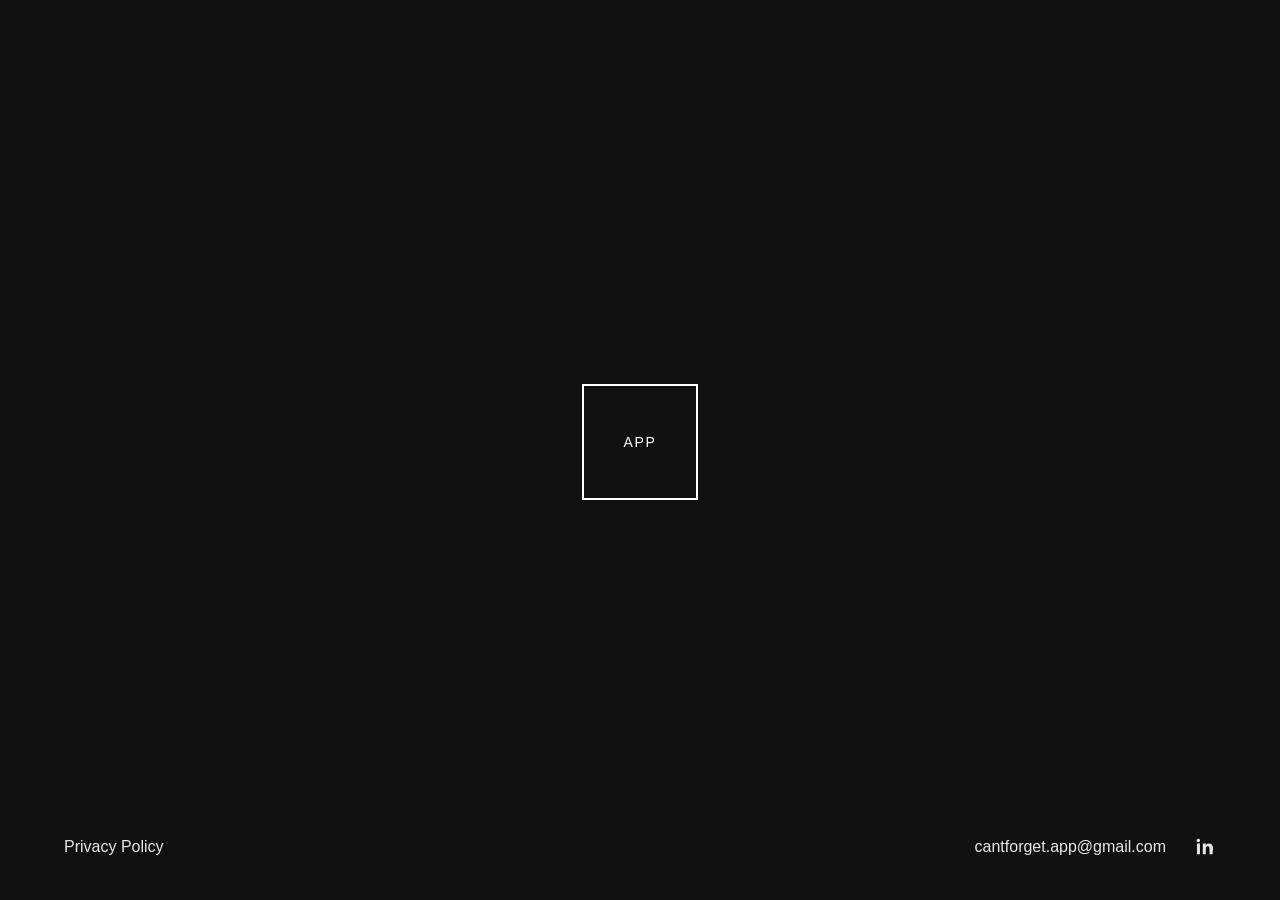
==== index.html @ acc77272 "feat: create CAN'T FORGET website" ====
<!DOCTYPE html>
<html lang="en">

<head>
    <meta charset="UTF-8">
    <meta name="viewport" content="width=device-width, initial-scale=1.0">

    <title>CAN'T FORGET!</title>
    <meta name="description" content="CAN'T FORGET! keeps what matters visible.">

    <link rel="stylesheet" href="styles.css">
</head>

<body>
    <main class="home">

        <section class="center-content">
            <div class="qr-placeholder">
                <span>APP</span>
            </div>
        </section>

        <footer class="footer">
            <a href="privacy-policy.html" class="footer-link">
                Privacy Policy
            </a>

            <div class="footer-contact">
                <a href="mailto:cantforget.app@gmail.com" class="footer-link">
                    cantforget.app@gmail.com
                </a>

                <a href="#" class="linkedin-link" aria-label="LinkedIn">
                    <svg viewBox="0 0 24 24" aria-hidden="true">
                        <path
                            d="M6.5 8.25H3.25V20H6.5V8.25ZM4.87 3A1.88 1.88 0 1 0 4.87 6.75 1.88 1.88 0 0 0 4.87 3ZM20.75 13.27C20.75 9.73 18.86 8.08 16.34 8.08C14.3 8.08 13.39 9.2 12.88 9.98V8.25H9.63V20H12.88V14.18C12.88 12.65 13.17 11.17 15.07 11.17C16.94 11.17 16.96 12.92 16.96 14.28V20H20.21L20.75 13.27Z" />
                    </svg>
                </a>
            </div>
        </footer>

    </main>
</body>

</html>
---- styles.css ----
* {
    box-sizing: border-box;
    margin: 0;
    padding: 0;
}

html,
body {
    width: 100%;
    min-height: 100%;
}

body {
    background: #111111;
    color: #ffffff;

    font-family:
        Inter,
        -apple-system,
        BlinkMacSystemFont,
        "Segoe UI",
        Helvetica,
        Arial,
        sans-serif;
}

a {
    color: inherit;
    text-decoration: none;
}

.home {
    min-height: 100dvh;

    display: flex;
    flex-direction: column;

    padding: 48px 64px 42px;
}

.center-content {
    flex: 1;

    display: flex;
    align-items: center;
    justify-content: center;
}

.qr-placeholder {
    width: 116px;
    height: 116px;

    border: 2px solid #ffffff;

    display: flex;
    align-items: center;
    justify-content: center;

    font-size: 14px;
    letter-spacing: 0.12em;
}

.footer {
    width: 100%;

    display: flex;
    align-items: center;
    justify-content: space-between;

    font-size: 16px;
}

.footer-contact {
    display: flex;
    align-items: center;
    gap: 28px;
}

.footer-link {
    opacity: 0.9;

    transition: opacity 160ms ease;
}

.footer-link:hover {
    opacity: 0.55;
}

.linkedin-link {
    width: 22px;
    height: 22px;

    display: flex;
    align-items: center;
    justify-content: center;

    opacity: 0.9;

    transition: opacity 160ms ease;
}

.linkedin-link:hover {
    opacity: 0.55;
}

.linkedin-link svg {
    width: 100%;
    height: 100%;
    fill: currentColor;
}

@media (max-width: 700px) {
    .home {
        padding: 32px 24px 28px;
    }

    .footer {
        align-items: flex-start;
        gap: 24px;

        font-size: 14px;
    }

    .footer-contact {
        gap: 16px;
    }
}
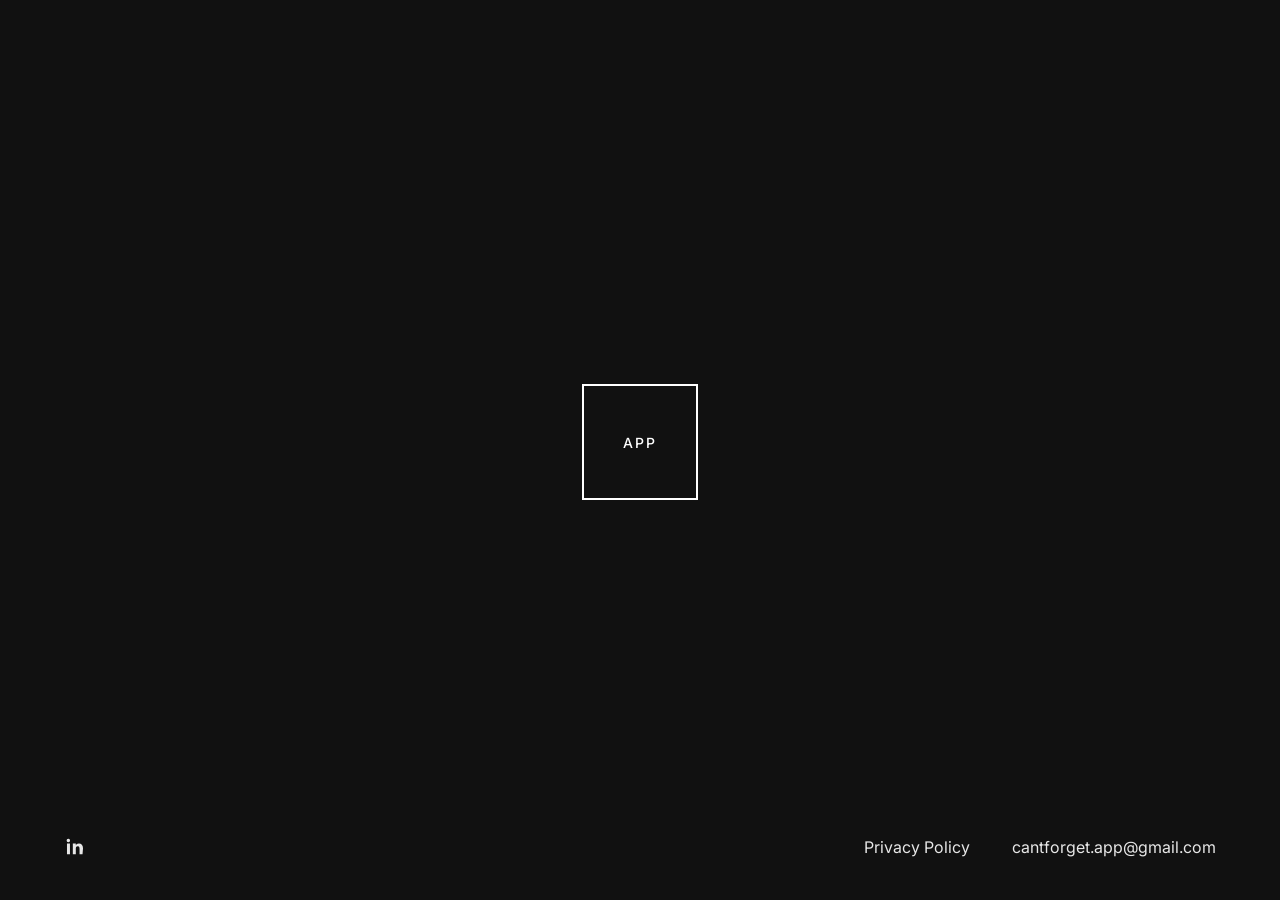
==== commit cca106a4: "feat: finalize website and privacy policy design" ====
--- a/index.html
+++ b/index.html
@@ -1,45 +1,67 @@
 <!DOCTYPE html>
 <html lang="en">
+<head>
+  <meta charset="UTF-8">
+  <meta name="viewport" content="width=device-width, initial-scale=1.0">
 
-<head>
-    <meta charset="UTF-8">
-    <meta name="viewport" content="width=device-width, initial-scale=1.0">
+  <title>CAN'T FORGET!</title>
 
-    <title>CAN'T FORGET!</title>
-    <meta name="description" content="CAN'T FORGET! keeps what matters visible.">
+  <meta
+    name="description"
+    content="CAN'T FORGET! keeps what matters visible."
+  >
 
-    <link rel="stylesheet" href="styles.css">
+  <link rel="preconnect" href="https://fonts.googleapis.com">
+  <link rel="preconnect" href="https://fonts.gstatic.com" crossorigin>
+  <link
+    href="https://fonts.googleapis.com/css2?family=Inter:wght@400;500;600;700;800&display=swap"
+    rel="stylesheet"
+  >
+
+  <link rel="stylesheet" href="styles.css">
 </head>
 
 <body>
-    <main class="home">
+  <main class="home">
 
-        <section class="center-content">
-            <div class="qr-placeholder">
-                <span>APP</span>
-            </div>
-        </section>
+    <section class="center-content">
+      <div class="qr-placeholder">
+        <span>APP</span>
+      </div>
+    </section>
 
-        <footer class="footer">
-            <a href="privacy-policy.html" class="footer-link">
-                Privacy Policy
-            </a>
+    <footer class="footer">
 
-            <div class="footer-contact">
-                <a href="mailto:cantforget.app@gmail.com" class="footer-link">
-                    cantforget.app@gmail.com
-                </a>
+      <a
+        href="#"
+        class="linkedin-link"
+        aria-label="LinkedIn"
+      >
+        <svg viewBox="0 0 24 24" aria-hidden="true">
+          <path
+            d="M6.5 8.25H3.25V20H6.5V8.25ZM4.87 3A1.88 1.88 0 1 0 4.87 6.75 1.88 1.88 0 0 0 4.87 3ZM20.75 13.27C20.75 9.73 18.86 8.08 16.34 8.08C14.3 8.08 13.39 9.2 12.88 9.98V8.25H9.63V20H12.88V14.18C12.88 12.65 13.17 11.17 15.07 11.17C16.94 11.17 16.96 12.92 16.96 14.28V20H20.21L20.75 13.27Z"
+          />
+        </svg>
+      </a>
 
-                <a href="#" class="linkedin-link" aria-label="LinkedIn">
-                    <svg viewBox="0 0 24 24" aria-hidden="true">
-                        <path
-                            d="M6.5 8.25H3.25V20H6.5V8.25ZM4.87 3A1.88 1.88 0 1 0 4.87 6.75 1.88 1.88 0 0 0 4.87 3ZM20.75 13.27C20.75 9.73 18.86 8.08 16.34 8.08C14.3 8.08 13.39 9.2 12.88 9.98V8.25H9.63V20H12.88V14.18C12.88 12.65 13.17 11.17 15.07 11.17C16.94 11.17 16.96 12.92 16.96 14.28V20H20.21L20.75 13.27Z" />
-                    </svg>
-                </a>
-            </div>
-        </footer>
+      <div class="footer-right">
+        <a
+          href="privacy-policy.html"
+          class="footer-link"
+        >
+          Privacy Policy
+        </a>
 
-    </main>
+        <a
+          href="mailto:cantforget.app@gmail.com"
+          class="footer-link"
+        >
+          cantforget.app@gmail.com
+        </a>
+      </div>
+
+    </footer>
+
+  </main>
 </body>
-
-</html>+</html>
--- a/styles.css
+++ b/styles.css
@@ -1,127 +1,374 @@
 * {
-    box-sizing: border-box;
-    margin: 0;
-    padding: 0;
+  box-sizing: border-box;
+  margin: 0;
+  padding: 0;
 }
 
 html,
 body {
-    width: 100%;
-    min-height: 100%;
+  width: 100%;
+  min-height: 100%;
 }
 
 body {
-    background: #111111;
-    color: #ffffff;
-
-    font-family:
-        Inter,
-        -apple-system,
-        BlinkMacSystemFont,
-        "Segoe UI",
-        Helvetica,
-        Arial,
-        sans-serif;
+  background: #111111;
+  color: #ffffff;
+
+  font-family: "Inter", sans-serif;
+
+  -webkit-font-smoothing: antialiased;
+  text-rendering: optimizeLegibility;
 }
 
 a {
-    color: inherit;
-    text-decoration: none;
-}
+  color: inherit;
+  text-decoration: none;
+}
+
+
+/* --------------------------------------------------
+   HOME
+-------------------------------------------------- */
 
 .home {
-    min-height: 100dvh;
-
-    display: flex;
+  min-height: 100dvh;
+
+  display: flex;
+  flex-direction: column;
+
+  padding: 48px 64px 42px;
+}
+
+.center-content {
+  flex: 1;
+
+  display: flex;
+  align-items: center;
+  justify-content: center;
+}
+
+.qr-placeholder {
+  width: 116px;
+  height: 116px;
+
+  border: 2px solid #ffffff;
+
+  display: flex;
+  align-items: center;
+  justify-content: center;
+
+  font-size: 14px;
+  font-weight: 500;
+  letter-spacing: 0.12em;
+}
+
+.footer {
+  width: 100%;
+
+  display: flex;
+  align-items: center;
+  justify-content: space-between;
+
+  font-size: 16px;
+}
+
+.footer-right {
+  display: flex;
+  align-items: center;
+  gap: 42px;
+}
+
+.footer-link {
+  font-weight: 400;
+  opacity: 0.9;
+
+  transition: opacity 160ms ease;
+}
+
+.footer-link:hover {
+  opacity: 0.55;
+}
+
+.linkedin-link {
+  width: 22px;
+  height: 22px;
+
+  display: flex;
+  align-items: center;
+  justify-content: center;
+
+  opacity: 0.9;
+
+  transition: opacity 160ms ease;
+}
+
+.linkedin-link:hover {
+  opacity: 0.55;
+}
+
+.linkedin-link svg {
+  width: 100%;
+  height: 100%;
+  fill: currentColor;
+}
+
+
+/* --------------------------------------------------
+   PRIVACY POLICY
+-------------------------------------------------- */
+
+.privacy-body {
+  background: #111111;
+  color: #ffffff;
+}
+
+.privacy-header {
+  width: 100%;
+
+  display: flex;
+  align-items: center;
+  justify-content: flex-end;
+
+  padding: 42px 64px;
+
+  font-size: 14px;
+}
+
+.back-link {
+  color: #c5c5c5;
+
+  font-weight: 400;
+
+  transition: color 160ms ease;
+}
+
+.back-link:hover {
+  color: #ffffff;
+}
+
+.privacy-page {
+  width: min(1040px, calc(100% - 96px));
+  margin: 0 auto;
+
+  padding: 72px 0 64px;
+}
+
+.privacy-title {
+  margin-bottom: 72px;
+}
+
+.privacy-title h1 {
+  max-width: 900px;
+
+  font-size: clamp(52px, 7vw, 88px);
+  font-weight: 700;
+  line-height: 0.98;
+
+  letter-spacing: -0.055em;
+}
+
+.last-updated {
+  margin-top: 22px;
+
+  color: #858585;
+
+  font-size: 14px;
+  font-weight: 400;
+}
+
+.policy-section {
+  padding: 38px 0;
+
+  border-top: 1px solid #2c2c2c;
+}
+
+.policy-section h2 {
+  margin-bottom: 20px;
+
+  color: #ffffff;
+
+  font-size: 21px;
+  font-weight: 600;
+  line-height: 1.3;
+
+  letter-spacing: -0.025em;
+}
+
+.policy-section h3 {
+  margin-top: 28px;
+  margin-bottom: 10px;
+
+  color: #ffffff;
+
+  font-size: 16px;
+  font-weight: 600;
+  line-height: 1.5;
+}
+
+.policy-section p {
+  max-width: 980px;
+
+  margin-bottom: 12px;
+
+  color: #b7b7b7;
+
+  font-size: 16px;
+  font-weight: 400;
+  line-height: 1.62;
+
+  letter-spacing: -0.01em;
+}
+
+.policy-section p:last-child {
+  margin-bottom: 0;
+}
+
+.policy-section ul {
+  max-width: 980px;
+
+  margin: 2px 0 18px 20px;
+
+  color: #b7b7b7;
+}
+
+.policy-section li {
+  margin-bottom: 7px;
+  padding-left: 6px;
+
+  font-size: 16px;
+  font-weight: 400;
+  line-height: 1.58;
+}
+
+.policy-section a {
+  color: #ffffff;
+
+  text-decoration: underline;
+  text-decoration-thickness: 1px;
+  text-underline-offset: 4px;
+}
+
+.policy-section a:hover {
+  opacity: 0.65;
+}
+
+.contact-section {
+  padding-bottom: 54px;
+}
+
+.privacy-email {
+  display: inline-block;
+
+  margin-top: 4px;
+
+  font-size: clamp(20px, 4vw, 30px);
+  font-weight: 600;
+
+  letter-spacing: -0.025em;
+
+  text-decoration: none !important;
+}
+
+.privacy-footer {
+  padding: 28px 0 8px;
+
+  border-top: 1px solid #2c2c2c;
+
+  display: flex;
+  align-items: center;
+  justify-content: space-between;
+
+  color: #777777;
+
+  font-size: 13px;
+}
+
+.privacy-footer a {
+  transition: color 160ms ease;
+}
+
+.privacy-footer a:hover {
+  color: #ffffff;
+}
+
+
+/* --------------------------------------------------
+   RESPONSIVE
+-------------------------------------------------- */
+
+@media (max-width: 700px) {
+  .home {
+    padding: 30px 24px 28px;
+  }
+
+  .footer {
+    align-items: center;
+
+    font-size: 13px;
+  }
+
+  .footer-right {
+    gap: 18px;
+  }
+
+  .linkedin-link {
+    width: 20px;
+    height: 20px;
+  }
+
+  .privacy-header {
+    padding: 28px 24px;
+  }
+
+  .privacy-page {
+    width: calc(100% - 48px);
+
+    padding-top: 48px;
+    padding-bottom: 44px;
+  }
+
+  .privacy-title {
+    margin-bottom: 56px;
+  }
+
+  .privacy-title h1 {
+    font-size: 50px;
+    font-weight: 700;
+  }
+
+  .last-updated {
+    margin-top: 18px;
+  }
+
+  .policy-section {
+    padding: 32px 0;
+  }
+
+  .policy-section h2 {
+    margin-bottom: 16px;
+
+    font-size: 19px;
+  }
+
+  .policy-section p,
+  .policy-section li {
+    font-size: 15px;
+  }
+
+  .privacy-footer {
+    align-items: flex-start;
+    gap: 24px;
+  }
+}
+
+@media (max-width: 520px) {
+  .footer {
+    align-items: flex-end;
+  }
+
+  .footer-right {
     flex-direction: column;
-
-    padding: 48px 64px 42px;
-}
-
-.center-content {
-    flex: 1;
-
-    display: flex;
-    align-items: center;
-    justify-content: center;
-}
-
-.qr-placeholder {
-    width: 116px;
-    height: 116px;
-
-    border: 2px solid #ffffff;
-
-    display: flex;
-    align-items: center;
-    justify-content: center;
-
-    font-size: 14px;
-    letter-spacing: 0.12em;
-}
-
-.footer {
-    width: 100%;
-
-    display: flex;
-    align-items: center;
-    justify-content: space-between;
-
-    font-size: 16px;
-}
-
-.footer-contact {
-    display: flex;
-    align-items: center;
-    gap: 28px;
-}
-
-.footer-link {
-    opacity: 0.9;
-
-    transition: opacity 160ms ease;
-}
-
-.footer-link:hover {
-    opacity: 0.55;
-}
-
-.linkedin-link {
-    width: 22px;
-    height: 22px;
-
-    display: flex;
-    align-items: center;
-    justify-content: center;
-
-    opacity: 0.9;
-
-    transition: opacity 160ms ease;
-}
-
-.linkedin-link:hover {
-    opacity: 0.55;
-}
-
-.linkedin-link svg {
-    width: 100%;
-    height: 100%;
-    fill: currentColor;
-}
-
-@media (max-width: 700px) {
-    .home {
-        padding: 32px 24px 28px;
-    }
-
-    .footer {
-        align-items: flex-start;
-        gap: 24px;
-
-        font-size: 14px;
-    }
-
-    .footer-contact {
-        gap: 16px;
-    }
-}+    align-items: flex-end;
+    gap: 8px;
+  }
+}
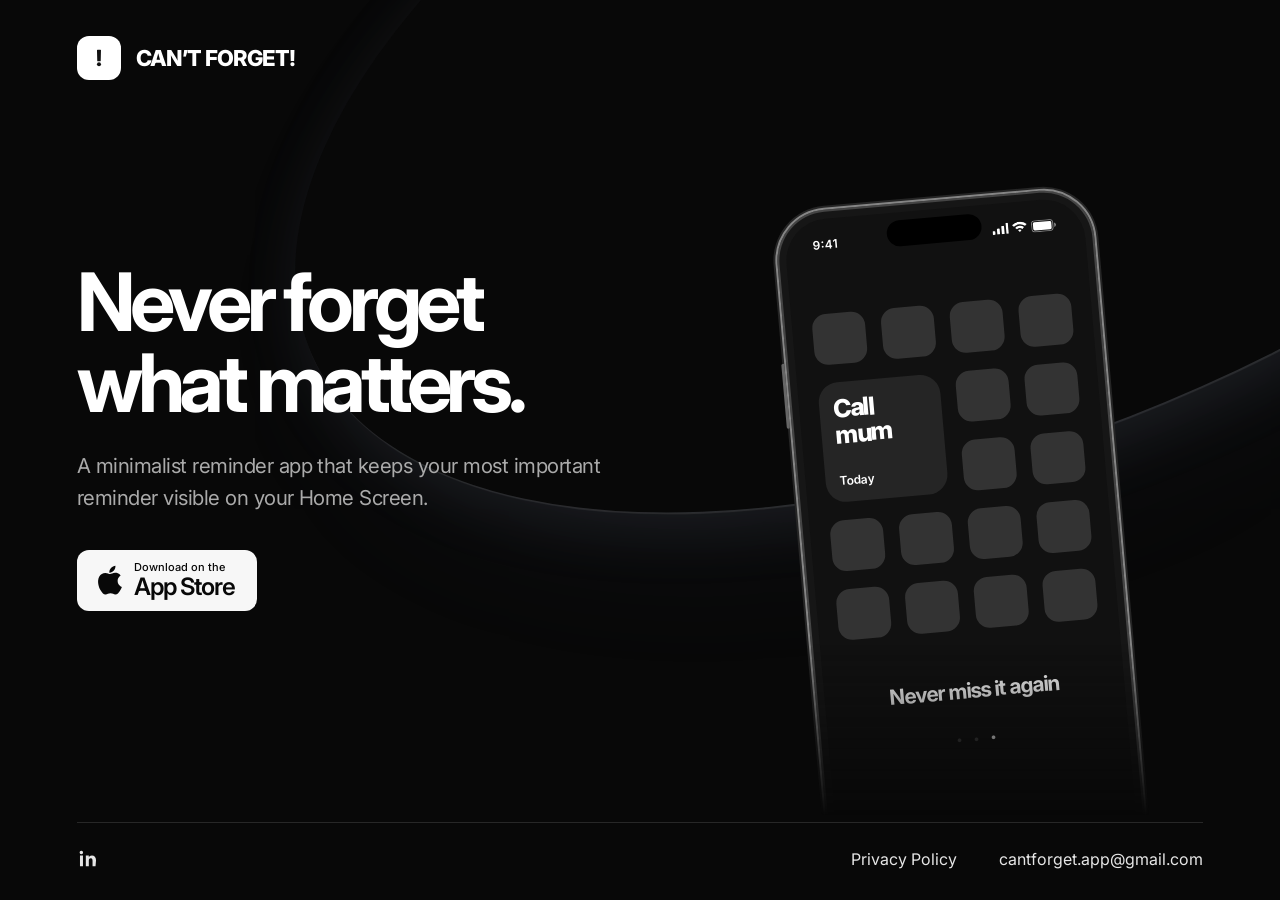
==== commit 4c346d13: "Design minimal landing page with iPhone reminder mockup" ====
--- a/index.html
+++ b/index.html
@@ -1,61 +1,97 @@
 <!DOCTYPE html>
 <html lang="en">
+
 <head>
   <meta charset="UTF-8">
   <meta name="viewport" content="width=device-width, initial-scale=1.0">
 
   <title>CAN'T FORGET!</title>
 
-  <meta
-    name="description"
-    content="CAN'T FORGET! keeps what matters visible."
-  >
+  <meta name="description" content="CAN'T FORGET! keeps what matters visible.">
 
   <link rel="preconnect" href="https://fonts.googleapis.com">
   <link rel="preconnect" href="https://fonts.gstatic.com" crossorigin>
-  <link
-    href="https://fonts.googleapis.com/css2?family=Inter:wght@400;500;600;700;800&display=swap"
-    rel="stylesheet"
-  >
+  <link href="https://fonts.googleapis.com/css2?family=Inter:wght@400;500;600;700;800&display=swap" rel="stylesheet">
 
-  <link rel="stylesheet" href="styles.css">
+  <link rel="stylesheet" href="styles.css?v=20261108-1">
 </head>
 
 <body>
   <main class="home">
 
-    <section class="center-content">
-      <div class="qr-placeholder">
-        <span>APP</span>
+    <header class="site-header">
+      <a class="brand" href="./" aria-label="Can't Forget home"><img class="brand-icon" src="assets/logo.svg" alt=""
+          width="44" height="44"><span>CAN’T FORGET!</span></a>
+    </header>
+
+    <section class="hero" aria-labelledby="hero-title">
+      <div class="hero-copy">
+        <h1 id="hero-title">Never forget<br>what matters.</h1>
+        <p class="hero-description">A minimalist reminder app that keeps your most important reminder visible on your
+          Home Screen.</p>
+        <a class="download-link" href="https://apps.apple.com/us/app/cant-forget/id6801567027" target="_blank"
+          rel="noopener noreferrer" aria-label="Download Can't Forget on the App Store">
+          <svg viewBox="0 0 24 28" aria-hidden="true">
+            <path
+              d="M19.4 14.8c0-3 2.5-4.5 2.6-4.6-1.4-2.1-3.6-2.4-4.4-2.4-1.9-.2-3.7 1.1-4.7 1.1s-2.5-1.1-4.1-1c-2.1 0-4 1.2-5.1 3-2.2 3.8-.6 9.4 1.5 12.5 1 1.5 2.2 3.1 3.9 3 1.6 0 2.2-1 4.2-1s2.5 1 4.2 1c1.7 0 2.8-1.5 3.8-3 1.2-1.7 1.7-3.4 1.7-3.5-.1 0-3.6-1.4-3.6-5.1ZM16.2 5.8c.9-1.1 1.5-2.6 1.3-4.1-1.3.1-2.9.9-3.8 2-.8.9-1.6 2.5-1.4 4 1.5.1 3-.8 3.9-1.9Z" />
+          </svg>
+          <span><small>Download on the</small><strong>App Store</strong></span>
+        </a>
+      </div>
+
+      <div class="phone-stage" role="img"
+        aria-label="Preview of the dark Home Screen from the onboarding, with a Call mum reminder due Today">
+        <div class="phone">
+          <div class="phone-screen">
+            <div class="phone-status">
+              <span>9:41</span>
+              <span class="status-symbols" aria-hidden="true">
+                <svg class="status-cellular" viewBox="0 0 18 12" fill="currentColor">
+                  <rect x="0" y="8" width="3" height="4" rx=".7" />
+                  <rect x="5" y="5.5" width="3" height="6.5" rx=".7" />
+                  <rect x="10" y="3" width="3" height="9" rx=".7" />
+                  <rect x="15" y="0" width="3" height="12" rx=".7" />
+                </svg>
+                <svg class="status-wifi" viewBox="0 0 16 12" fill="currentColor">
+                  <path d="M0 3.2a12 12 0 0 1 16 0L14.1 5a9.2 9.2 0 0 0-12.2 0ZM3.2 6.3a7.2 7.2 0 0 1 9.6 0L11 8.1a4.5 4.5 0 0 0-6 0ZM6.1 9.2a2.9 2.9 0 0 1 3.8 0L8 11.2Z" />
+                </svg>
+                <svg class="status-battery" viewBox="0 0 27 13" fill="currentColor">
+                  <rect x=".5" y=".5" width="23" height="12" rx="3" fill="none" stroke="currentColor" stroke-opacity=".5" />
+                  <rect x="2" y="2" width="20" height="9" rx="1.7" />
+                  <path d="M25 4v5a2.6 2.6 0 0 0 0-5Z" opacity=".5" />
+                </svg>
+              </span>
+            </div>
+            <div class="dynamic-island"></div>
+            <div class="app-grid" aria-hidden="true">
+              <i></i><i></i><i></i><i></i>
+              <div class="reminder-widget"><strong>Call<br>mum</strong><span>Today</span></div>
+              <i></i><i></i><i></i><i></i>
+              <i></i><i></i><i></i><i></i>
+              <i></i><i></i><i></i><i></i>
+            </div>
+            <div class="phone-caption">Never miss it again<span>• • <b>•</b></span></div>
+          </div>
+        </div>
       </div>
     </section>
 
     <footer class="footer">
 
-      <a
-        href="#"
-        class="linkedin-link"
-        aria-label="LinkedIn"
-      >
+      <a href="https://www.linkedin.com/company/cant-forget-app" target="_blank" rel="noopener noreferrer"
+        class="linkedin-link" aria-label="LinkedIn">
         <svg viewBox="0 0 24 24" aria-hidden="true">
           <path
-            d="M6.5 8.25H3.25V20H6.5V8.25ZM4.87 3A1.88 1.88 0 1 0 4.87 6.75 1.88 1.88 0 0 0 4.87 3ZM20.75 13.27C20.75 9.73 18.86 8.08 16.34 8.08C14.3 8.08 13.39 9.2 12.88 9.98V8.25H9.63V20H12.88V14.18C12.88 12.65 13.17 11.17 15.07 11.17C16.94 11.17 16.96 12.92 16.96 14.28V20H20.21L20.75 13.27Z"
-          />
+            d="M6.5 8.25H3.25V20H6.5V8.25ZM4.87 3A1.88 1.88 0 1 0 4.87 6.75 1.88 1.88 0 0 0 4.87 3ZM20.75 13.27C20.75 9.73 18.86 8.08 16.34 8.08C14.3 8.08 13.39 9.2 12.88 9.98V8.25H9.63V20H12.88V14.18C12.88 12.65 13.17 11.17 15.07 11.17C16.94 11.17 16.96 12.92 16.96 14.28V20H20.21L20.75 13.27Z" />
         </svg>
       </a>
 
       <div class="footer-right">
-        <a
-          href="privacy-policy.html"
-          class="footer-link"
-        >
+        <a href="privacy-policy.html" class="footer-link">
           Privacy Policy
         </a>
 
-        <a
-          href="mailto:cantforget.app@gmail.com"
-          class="footer-link"
-        >
+        <a href="mailto:cantforget.app@gmail.com" class="footer-link">
           cantforget.app@gmail.com
         </a>
       </div>
@@ -64,4 +100,5 @@
 
   </main>
 </body>
+
 </html>
--- a/styles.css
+++ b/styles.css
@@ -32,37 +32,64 @@
 
 .home {
   min-height: 100dvh;
-
+  padding: 36px max(6vw, 24px) 30px;
   display: flex;
   flex-direction: column;
-
-  padding: 48px 64px 42px;
-}
-
-.center-content {
-  flex: 1;
-
-  display: flex;
-  align-items: center;
-  justify-content: center;
-}
-
-.qr-placeholder {
-  width: 116px;
-  height: 116px;
-
-  border: 2px solid #ffffff;
-
-  display: flex;
-  align-items: center;
-  justify-content: center;
-
-  font-size: 14px;
-  font-weight: 500;
-  letter-spacing: 0.12em;
-}
+  position: relative;
+  overflow: hidden;
+  isolation: isolate;
+  background: #080808;
+}
+.home::before {
+  content: "";
+  position: absolute;
+  z-index: -1;
+  width: 125%;
+  height: 780px;
+  left: 19%;
+  top: -360px;
+  border-radius: 50%;
+  transform: rotate(-24deg);
+  background: #080808;
+  box-shadow: 0 2px 1px #ffffff18, 0 18px 65px #aebbd51a, 0 60px 150px #91a5d00b;
+}
+.site-header { display: flex; align-items: center; justify-content: space-between; gap: 24px; }
+.brand { display: inline-flex; align-items: center; gap: 15px; font-size: 22px; font-weight: 800; letter-spacing: -.045em; }
+.brand-icon { display: block; width: 44px; height: 44px; border-radius: 12px; }
+.hero { flex: 1; width: 100%; max-width: 1440px; margin: 0 auto; display: grid; grid-template-columns: 1.25fr 1fr; align-items: center; min-height: 690px; gap: 35px; }
+.hero-copy { padding: 50px 0 80px; z-index: 1; }
+h1 { font-size: clamp(56px, 6.3vw, 100px); font-weight: 700; line-height: 1.015; letter-spacing: -.065em; }
+.hero-description { max-width: 540px; font-size: clamp(17px, 1.6vw, 22px); line-height: 1.55; letter-spacing: -.025em; color: #aaa; margin-top: 26px; }
+.download-link { margin-top: 36px; display: inline-flex; align-items: center; gap: 11px; background: #f7f7f7; color: #080808; padding: 10px 22px 11px 18px; border-radius: 12px; transition: transform 180ms ease, background 180ms ease; }
+.download-link:hover { transform: translateY(-3px); background: #ddd; }
+.download-link svg { width: 28px; height: 34px; fill: currentColor; }
+.download-link span { display: flex; flex-direction: column; }
+.download-link small { font-size: 11px; line-height: 1.3; font-weight: 500; }
+.download-link strong { font-size: 24px; line-height: 1.1; font-weight: 600; letter-spacing: -.045em; }
+.download-note { margin-top: 16px; color: #707070; font-size: 11px; }
+.phone-stage { height: 650px; align-self: end; position: relative; display: flex; justify-content: center; overflow: hidden; mask-image: linear-gradient(#000 0%, #000 72%, transparent 99%); -webkit-mask-image: linear-gradient(#000 0%, #000 72%, transparent 99%); }
+.phone { width: 322px; height: 680px; flex-shrink: 0; position: relative; margin-top: 25px; padding: 9px; border: 2px solid #858585; border-radius: 53px; background: #161616; box-shadow: 0 0 0 2px #252525, inset 0 0 0 2px #444; transform: rotate(-5deg); }
+.phone::before { content: ""; position: absolute; width: 3px; height: 65px; left: -5px; top: 150px; background: #666; border-radius: 2px; }
+.phone-screen { height: 100%; background: #111; border-radius: 42px; overflow: hidden; padding: 18px 20px; }
+.phone-status { display: flex; justify-content: space-between; font-size: 12px; font-weight: 600; padding: 0 8px; }
+.status-symbols { display: flex; align-items: center; gap: 4px; }
+.status-symbols svg { display: block; height: 11px; width: auto; }
+.status-symbols .status-battery { height: 12px; }
+.dynamic-island { position: absolute; top: 17px; left: 50%; transform: translateX(-50%); width: 95px; height: 26px; border-radius: 20px; background: #000; }
+.app-grid { display: grid; grid-template-columns: repeat(4, 1fr); grid-auto-rows: 51px; gap: 18px 16px; margin-top: 62px; }
+.app-grid i { background: #333; border-radius: 14px; }
+.reminder-widget { grid-column: span 2; grid-row: span 2; border-radius: 20px; padding: 14px; background: #252525; display: flex; flex-direction: column; justify-content: space-between; }
+.reminder-widget strong { font-size: 25px; line-height: 1.03; letter-spacing: -.055em; font-weight: 800; }
+.reminder-widget span { font-size: 12px; font-weight: 600; }
+.phone-caption { text-align: center; font-size: 21px; font-weight: 700; letter-spacing: -.045em; margin-top: 48px; }
+.phone-caption span { display: block; font-size: 12px; letter-spacing: 4px; color: #444; margin-top: 28px; }
+.phone-caption b { color: #fff; }
+a:focus-visible { outline: 2px solid #fff; outline-offset: 6px; }
 
 .footer {
+  border-top: 1px solid #ffffff20;
+  padding-top: 25px;
+  position: relative;
   width: 100%;
 
   display: flex;
@@ -372,3 +399,25 @@
     gap: 8px;
   }
 }
+
+@media (min-width: 1600px) { .hero { min-height: 760px; } }
+@media (max-width: 900px) {
+  .hero { gap: 10px; min-height: 610px; }
+  .hero-copy { padding-bottom: 30px; }
+  .phone-stage { height: 570px; }
+  .phone { transform: rotate(-5deg) scale(.88); transform-origin: top center; }
+  h1 { font-size: 60px; }
+}
+@media (max-width: 700px) {
+  .brand { font-size: 18px; gap: 12px; }
+  .brand-icon { width: 38px; height: 38px; font-size: 29px; border-radius: 10px; }
+  .hero { display: flex; flex-direction: column; gap: 0; align-items: stretch; }
+  .hero-copy { padding: 65px 0 25px; }
+  h1 { font-size: clamp(49px, 10vw, 70px); }
+  .hero-description { max-width: 440px; font-size: 18px; margin-top: 22px; }
+  .download-link { margin-top: 27px; }
+  .phone-stage { width: 100%; height: 480px; margin-top: 5px; }
+  .phone { transform: rotate(-5deg) scale(.82); }
+  .home::before { top: 170px; left: -5%; width: 180%; height: 600px; }
+  .footer { margin-top: 10px; font-size: 12px; }
+}
